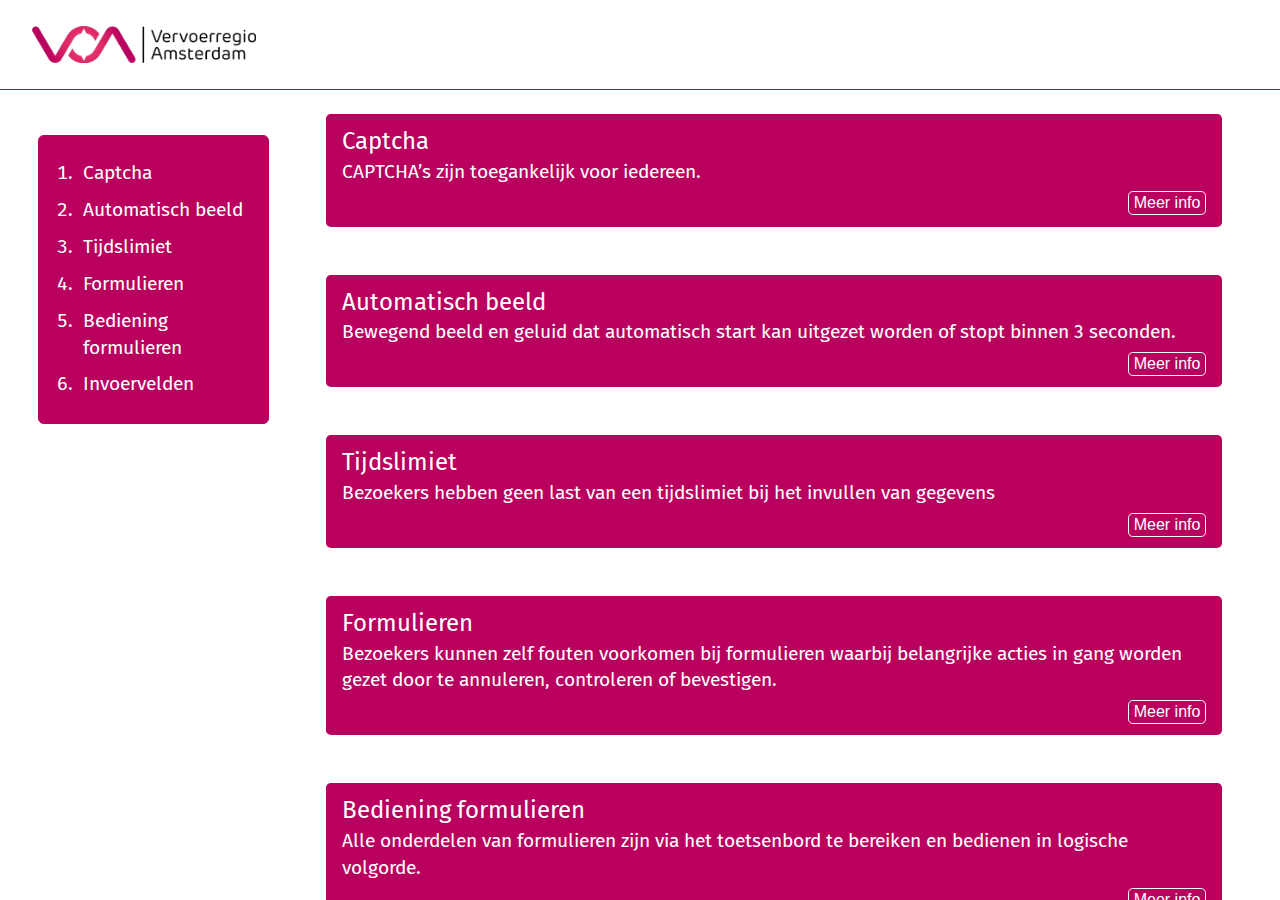
==== bedienbaar.html @ 0cad956a "Toolgankelijkheid V1" ====
<!DOCTYPE html>
<html lang="nl">
<head>
  <meta charset="UTF-8">
  <meta http-equiv="X-UA-Compatible" content="IE=edge">
  <meta name="viewport" content="width=device-width, initial-scale=1.0">
  <link rel="stylesheet" href="./styles/style.css">
  <link rel="stylesheet" href="./styles/mobile.css">
  <link rel="stylesheet" href="./styles/tablet.css">
  <link rel="stylesheet" href="./styles/desktop.css">
  <title>Bedienbaar</title>
</head>
<body>
	<header>
  <!-- Header met logo -->
    <a href="/">
      <img class="logo" src="./assets/logo.png" alt="Logo">
    </a>
  </header>

  <!-- Navigatie list aan linkerkant page, primair -->
  <nav id="primair-nav" aria-label="primair">
    <ol>
        <li><a href="#captcha">Captcha</a></li> 
        <li><a href="#automatisch">Automatisch beeld</a></li> 
        <li><a href="#tijdslimiet">Tijdslimiet</a></li> 
        <li><a href="#formulier">Formulieren</a></li> 
        <li><a href="#bediening">Bediening formulieren</a></li> 
        <li><a href="#invoer">Invoervelden</a></li> 
    </ol>
  </nav>

  <main class="content">
    <!-- Main content van de robuust page -->
    <section id="onderdelen" aria-label="Onderdelen">

        <div class="card-heading">
            <span class="anchor" id="captcha"></span>
            <article class="captcha">
              <h2>Captcha</h2>
              <p class="ondertitel">CAPTCHA’s zijn toegankelijk voor iedereen.  </p>
              <button id="captcha-button" class="info-btn" onclick="switchDisplay('captcha-extra', 'captcha-button')">Meer info</button>
              <div id="captcha-extra" class="article-extra" style="display: none;">
                <div class="article-uitleg">
                  <h3>Uitleg</h3>
                  <p class="uitleg">Een toegankelijke CAPTCHA moet op zijn minst beschikbaar zijn als audiofragment welke je met het toetsenbord kan bereiken. </p>
                </div>
                <div class="article-tips">
                  <h3>Tips</h3>
                  <p class="tips">Je kunt ook een vernieuwde CAPTCHA of andere controles gebruiken. </p>
                </div>
              </div>
            </article>
        </div>

        <div class="card-heading">
            <span class="anchor" id="automatisch"></span>
            <article class="automatisch">
              <h2>Automatisch beeld</h2>
              <p class="ondertitel">Bewegend beeld en geluid dat automatisch start kan uitgezet worden of stopt binnen 3 seconden.</p>
              <button id="automatisch-button" class="info-btn" onclick="switchDisplay('automatisch-extra', 'automatisch-button')">Meer info</button>
              <div id="automatisch-extra" class="article-extra" style="display: none;">
                <div class="article-uitleg">
                  <h3>Uitleg</h3>
                  <p class="uitleg"></p>
                </div>
                <div class="article-tips">
                  <h3>Tips</h3>
                  <p class="tips">Beter is om helemaal geen beeld en geluid te gebruiken dat automatisch start.</p>
                </div>
              </div>
            </article>
        </div>

        <div class="card-heading">
            <span class="anchor" id="tijdslimiet"></span>
            <article class="tijdslimiet">
              <h2>Tijdslimiet</h2>
              <p class="ondertitel">Bezoekers hebben geen last van een tijdslimiet bij het invullen van gegevens </p>
              <button id="tijdslimiet-button" class="info-btn" onclick="switchDisplay('tijdslimiet-extra', 'tijdslimiet-button')">Meer info</button>
              <div id="tijdslimiet-extra" class="article-extra" style="display: none;">
                <div class="article-uitleg">
                  <h3>Uitleg</h3>
                  <p class="uitleg">Sommige bezoekers hebben meer tijd dan gemiddeld nodig om gegevens in te vullen. Bijvoorbeeld omdat zij voorleessoftware gebruiken of dyslectisch zijn. Deze bezoekers moeten de tijdslimiet op kunnen heffen of verlengen.</p>
                </div>
                <div class="article-tips">
                  <h3>Tips</h3>
                  <p class="tips">Zorg ervoor dat de gebruiker de tijdslimiet kan stopzetten, aanpassen of uitbreiden</p>
                </div>
              </div>
            </article>
        </div>

        <div class="card-heading">
            <span class="anchor" id="formulier"></span>
            <article class="formulier">
              <h2>Formulieren</h2>
              <p class="ondertitel">Bezoekers kunnen zelf fouten voorkomen bij formulieren waarbij belangrijke acties in gang worden gezet door te annuleren, controleren of bevestigen.</p>
              <button id="formulier-button" class="info-btn" onclick="switchDisplay('formulier-extra', 'formulier-button')">Meer info</button>
              <div id="formulier-extra" class="article-extra" style="display: none;">
                <div class="article-uitleg">
                  <h3>Uitleg</h3>
                  <p class="uitleg">Soms kan het verkeerd invullen van een formulier ingrijpende gevolgen hebben. Door bezoekers de mogelijkheid te bieden een inzending terug te trekken, help je hen grote fouten voorkomen.</p>
                </div>
                <div class="article-tips">
                  <h3>Tips</h3>
                  <p class="tips">Let vooral op bij wettelijke en financiële transacties, hier zijn de gevolgen het grootst.</p>
                </div>
              </div>
            </article>
        </div>

        <div class="card-heading">
            <span class="anchor" id="bediening"></span>
            <article class="bediening">
              <h2>Bediening formulieren</h2>
              <p class="ondertitel">Alle onderdelen van formulieren zijn via het toetsenbord te bereiken en bedienen in logische volgorde.</p>
              <button id="bediening-button" class="info-btn" onclick="switchDisplay('bediening-extra', 'bediening-button')">Meer info</button>
              <div id="bediening-extra" class="article-extra" style="display: none;">
                <div class="article-uitleg">
                  <h3>Uitleg</h3>
                  <p class="uitleg">Een formulier wat bruikbaar is d.m.v. het toetsenbord zorgt voor een betere gebruikservaring. </p>
                </div>
                <div class="article-tips">
                  <h3>Tips</h3>
                  <p class="tips">Gebruik een passende styling die bij de vormgeving past en ook nog eens toegankelijk is.</p>
                </div>
              </div>
            </article>
        </div>

        <div class="card-heading">
            <span class="anchor" id="invoer"></span>
            <article class="invoer">
              <h2>Invoervelden</h2>
              <p class="ondertitel">Alle invoervelden hebben een duidelijke instructie.</p>
              <button id="invoer-button" class="info-btn" onclick="switchDisplay('invoer-extra', 'invoer-button')">Meer info</button>
              <div id="invoer-extra" class="article-extra" style="display: none;">
                <div class="article-uitleg">
                  <h3>Uitleg</h3>
                  <p class="uitleg">Stel jezelf als beheerder de vraag wat je van de gebruiker wilt vragen. Is een invoerveld noodzakelijk? Mogen gebruikers een typefoutje maken?</p>
                </div>
                <div class="article-tips">
                  <h3>Tips</h3>
                  <p class="tips">Bied namen en alt-tekst aan invoervelden en groepeer bij elkaar horende velden, uiteraard met voldoende tussenruimte</p>
                </div>
              </div>
            </article>
        </div>
        
    </section>
  </main>
  <script src="./scripts/script.js"></script>
</body>
</html>
---- styles/style.css ----
@import url('https://fonts.googleapis.com/css2?family=Fira+Sans:ital,wght@0,300;0,400;0,500;0,700;1,100;1,300&display=swap');
*{
  box-sizing: border-box;
  margin: 0;
  padding: 0;
}

html{
  scroll-behavior: smooth;
  height: 100%;
}

body{
  font: 100%/1.4 'Fira Sans', sans-serif;
  margin: 0;
  padding: 0;
  height: 100%;
  width: 100%;
  background-color: white;
}

header a img{
  width: 14em;
}

a{
  text-decoration: none;
}

main{
  scroll-behavior: smooth;
}

main a{
  text-decoration: none;
}

main .titleText{
  background: white;
  grid-area: title;
  text-align: center;
  max-width: 30rem;
  display: flex;
  flex-flow: column wrap;
  justify-content: center;
  align-items: center;
}

.btn-1{
  display: flex;
  justify-content: center;
  align-items: center;
  grid-area: button1;
}

.btn-2{
  display: flex;
  justify-content: center;
  align-items: center;
  grid-area: button2;
}

.btn-3{
  display: flex;
  justify-content: center;
  align-items: center;
  grid-area: button3;
}

.btn-4{
  display: flex;
  justify-content: center;
  align-items: center;
  grid-area: button4;
}

.card p{
  color: white;
  font-weight: 500;
}
---- styles/mobile.css ----
/* MOBILE */
@media (min-width: 320px) and (max-width: 767px) {

    header{
        height: 10vh;
        background-color: white;
        width: 100%;
        display: flex;
        justify-content: center;
        align-items: center;
        border-bottom: 1px solid #b9005f;
        position: sticky;
        top: 0;
        left: 0;
    }

    header a{
        display: flex;
        justify-content: center;
        align-items: center;
    }

    main{
        background-color: white;
        display: grid;
        grid-template-columns: 1fr;
        grid-template-rows: 1fr 1fr 1fr 1fr 1fr;
        grid-template-areas: 
        "title"
        "button1"
        "button2"
        "button3"
        "button4";
        height: 90vh;
        justify-items: center;
        overflow: auto;
        clear: both;
    }

    main .titleText h1{
        font-weight: 500;
        font-size: 130%; 
        color: #B9005F;
        line-height: 2;
    }

    main .titleText h2{
        font-weight: 500;
        font-size: 100%;
        color: #B9005F;
    }

    main a{
        text-decoration: none;
    }

    .card{
        background-color: #B9005F;
        width: 14em;
        height: 6em;
        display: flex;
        justify-content: center;
        align-items: center;
        border-radius: 0.3em;
        box-shadow: 0px 4px 13px -7px #000000, 0px 0px 3px 2px rgba(0,0,0,0);
    }

    /* Content page */
    #primair-nav{
        display: flex;
        align-items: center;
        overflow: auto;
        white-space: nowrap;
        border-bottom: 1px solid #B9005F;
        background-color: #B9005F;
        padding: 1em;
        position: sticky;
        top: 10vh;
        left: 0;
    }

    /* #primair-nav ol{} */

    #primair-nav ol li{
        display: inline-block;
        padding: 0.5em;
        text-align: center;
        color: white;
        border: 1px solid white;
        border-radius: 0.3em;
        margin: auto 0.2em;
    }

    #primair-nav ol li a{
        color: white;
        font-weight: 400;
    }

    .content{
        display: flex;
        flex-direction: column;
        justify-items: center;
        height: 80vh;
        margin-top: 1em;
        padding-bottom: 4em;
    }

    .anchor{
        display: block;
        height: 20vh;
        margin-top: -20vh;
        visibility: hidden;
    }

    #onderdelen{
        display: flex;
        flex-direction: column;
    }

    .card-heading{
        background: #B9005F;
        padding: 0.7em 1em;
        width: 95vw;
        margin: 1em auto;
        /* border: 1px solid black; */
        border-radius: 0.3em;
        color: white;
    }

    .card-heading article h2{
        font-weight: 400;
    }

    .card-heading article p{
        font-weight: 400;
    }

    /* .ondertitel::after{
        content: "Meer info";
        display: flex;
        flex-direction: row;
        justify-content: center;
        align-items: center;
        font-size: 0.8em;
        height: 1em;
        width: 6em;
        margin: 0.5em auto;
        border: 1px solid white;
        border-radius: 0.3em;
        padding: 5px 5px;
    } */

    .ondertitel{
        float: left;
        vertical-align: middle;
        padding-bottom: 1em;
    }

    .info-btn{
        display: flex;
        margin-left: auto;
        padding: 2px 5px;
        border: 1px solid white;
        border-radius: 0.3em;
        background: none;
        color: white;
    }

    .article-extra{
        display: flex;
        flex-direction: column;
        flex-wrap: nowrap;
        justify-content: space-around;
        /* border: solid 1px white; */
        border-radius: 0.3em;
        margin-top: 1em;
        margin-bottom: 1em;
        row-gap: 1em;
    }

    .article-uitleg{
        border: solid 1px white;
        border-radius: 0.3em;
        padding: 0.7em;
    }

    .article-uitleg h3{
        font-weight: 500;
    }

    .article-tips{
        border: solid 1px white;
        border-radius: 0.3em;
        padding: 0.7em;
    }

    .article-tips h3{
        font-weight: 500;
    }
}
---- styles/tablet.css ----
@media (min-width: 768px) and (max-width: 1023px) {
    header{
        height: 10vh;
        background-color: white;
        width: 100%;
        display: flex;
        justify-content: flex-start;
        align-items: center;
        border-bottom: 1px solid #b9005f;
        position: sticky;
        top: 0;
    }

    header a{
        display: flex;
        justify-content: center;
        align-items: center;
        margin-left: 2em;
    }

    main{
        background-color: white;
        display: grid;
        grid-template-columns: 1fr 1fr;
        grid-template-rows: 1fr 1fr 1fr;
        grid-template-areas: 
        "title title"
        "button1 button2"
        "button3 button4";
        height: 90vh;
        justify-items: center;
    }

    main .titleText h1{
        font-weight: 500;
        font-size: 150%; 
        color: #B9005F;
        line-height: 2;
    }

    main .titleText h2{
        font-weight: 500;
        font-size: 120%;
        color: #B9005F;
    }

    .card{
        background-color: #B9005F;
        width: 18em;
        height: 10em;
        display: flex;
        justify-content: center;
        align-items: center;
        border-radius: 0.3em;
        box-shadow: 0px 4px 13px -7px #000000, 0px 0px 3px 2px rgba(0,0,0,0);
    }

    /* Content page */
    #primair-nav{
        display: flex;
        align-items: center;
        margin-left: 0.5em;
        border: 1px solid #B9005F;
        background-color: #B9005F;
        width: 12em;
        float: left;
        position: sticky;
        left: 0;
        top: 12vh;
        padding-left: 1.8em;
        padding-top: 1em;
        padding-bottom: 1em;
        border-radius: 0.3em;
    }

    #primair-nav ol li{
        list-style: decimal;
        color: white;
        padding: 5px;
    }

    #primair-nav ol li a{
        color: white;
    }

    .content{
        display: flex;
        flex-direction: column;
        height: 90vh;
        justify-items: center;
        overflow: auto;
    }

    .anchor{
        display: block;
        height: 10vh;
        margin-top: -10vh;
        visibility: hidden;
    }

    #onderdelen{
        display: flex;
        flex-direction: column;
    }

    .card-heading{
        background: #B9005F;
        padding: 0.7em 1em;
        width: 70vw;
        margin: 1em auto;
        /* border: 1px solid black; */
        border-radius: 0.3em;
        color: white;
    }

    .card-heading article h2{
        font-weight: 400;
    }

    .card-heading article p{
        font-weight: 400;
    }

    /* .ondertitel::after{
        content: "+";
        display: flex;
        flex-direction: row;
        justify-content: flex-end;
        align-items: center;
        float: right;
        font-size: 1.5em;
        height: 15px;
        width: 15px;
        padding: 5px;
    } */

    .ondertitel{
        float: left;
        vertical-align: middle;
    }

    .info-btn{
        display: flex;
        margin-left: auto;
        padding: 2px 5px;
        border: 1px solid white;
        border-radius: 0.3em;
        background: none;
        color: white;
    }

    .article-extra{
        display: flex;
        flex-direction: column;
        flex-wrap: nowrap;
        justify-content: space-around;
        /* border: solid 1px white; */
        border-radius: 0.3em;
        margin-top: 1em;
        padding: 0.7em;
        row-gap: 1em;
    }

    .article-uitleg{
        border: solid 1px white;
        border-radius: 0.3em;
        padding: 0.7em;
    }

    .article-tips{
        border: solid 1px white;
        border-radius: 0.3em;
        padding: 0.7em;
    }

    .article-uitleg h3{
        font-weight: 400;
    }

    .article-tips h3{
        font-weight: 400;
    }
}
---- styles/desktop.css ----
@media (min-width: 1024px) {
    header{
        height: 10vh;
        background-color: white;
        width: 100%;
        display: flex;
        justify-content: flex-start;
        align-items: center;
        border-bottom: 1px solid #b9005f;
        position: sticky;
        top: 0;
    }

    header a{
        display: flex;
        justify-content: center;
        align-items: center;
        margin-left: 2em;
    }

    main{
        background-color: white;
        display: grid;
        grid-template-columns: 1fr 1fr;
        grid-template-rows: 1fr 1fr 1fr;
        grid-template-areas: 
        "title title"
        "button1 button2"
        "button3 button4";
        height: 90vh;
        justify-items: center;
        
    }

    main .titleText h1{
        font-weight: 500;
        font-size: 180%; 
        color: #B9005F;
        line-height: 2;
    }

    main .titleText h2{
        font-weight: 500;
        font-size: 140%;
        color: #B9005F;
    }

    .card{
        background-color: #B9005F;
        width: 28em;
        height: 12em;
        display: flex;
        justify-content: center;
        align-items: center;
        border-radius: 0.3em;
        box-shadow: 0px 4px 13px -7px #000000, 0px 0px 3px 2px rgba(0,0,0,0);
    }

    /* Content page */
    #primair-nav{
        display: flex;
        align-items: center;
        margin-left: 2em;
        border: 1px solid #B9005F;
        background-color: #B9005F;
        width: 12em;
        float: left;
        position: sticky;
        left: 0;
        top: 15vh;
        padding-left: 2em;
        padding-top: 1em;
        padding-bottom: 1em;
        border-radius: 0.3em;
        font-size: 1.2em;
    }

    #primair-nav ol li{
        list-style: decimal;
        color: white;
        padding: 5px;
    }

    #primair-nav ol li a{
        color: white;
    }

    .content{
        display: flex;
        flex-direction: column;
        height: 90vh;
        justify-items: center;
        overflow: auto;
    }

    .anchor{
        display: block;
        height: 10vh;
        margin-top: -10vh;
        visibility: hidden;
    }

    #onderdelen{
        display: flex;
        flex-direction: column;
    }

    .card-heading{
        background: #B9005F;
        padding: 0.7em 1em;
        width: 70vw;
        margin: 1.5em auto;
        /* border: 1px solid black; */
        border-radius: 0.3em;
        color: white;
    }

    .card-heading article h2{
        font-weight: 400;
    }

    .card-heading article p{
        font-weight: 400;
        font-size: 1.2em;
    }

    /* .ondertitel::after{
        content: "+";
        display: flex;
        flex-direction: row;
        justify-content: flex-end;
        align-items: center;
        float: right;
        font-size: 1.5em;
        height: 15px;
        width: 15px;
    } */

    .ondertitel{
        /* float: left; */
        vertical-align: middle;
        padding-bottom: 0.3em;
    }

    .info-btn{
        display: flex;
        margin-left: auto;
        padding: 2px 5px;
        border: 1px solid white;
        border-radius: 0.3em;
        background: none;
        color: white;
        font-size: 1em
    }

    .article-extra{
        display: none;
        flex-direction: row;
        flex-wrap: nowrap;
        justify-content: space-around;
        /* border: solid 1px white; */
        border-radius: 0.3em;
        margin-top: 1em;
        padding: 0.7em;
        column-gap: 1em;
    }

    .article-uitleg{
        border: solid 1px white;
        border-radius: 0.3em;
        padding: 0.7em;
        width: 50vw;
    }

    .article-tips{
        border: solid 1px white;
        border-radius: 0.3em;
        padding: 0.7em;
        width: 50vw;
    }
}
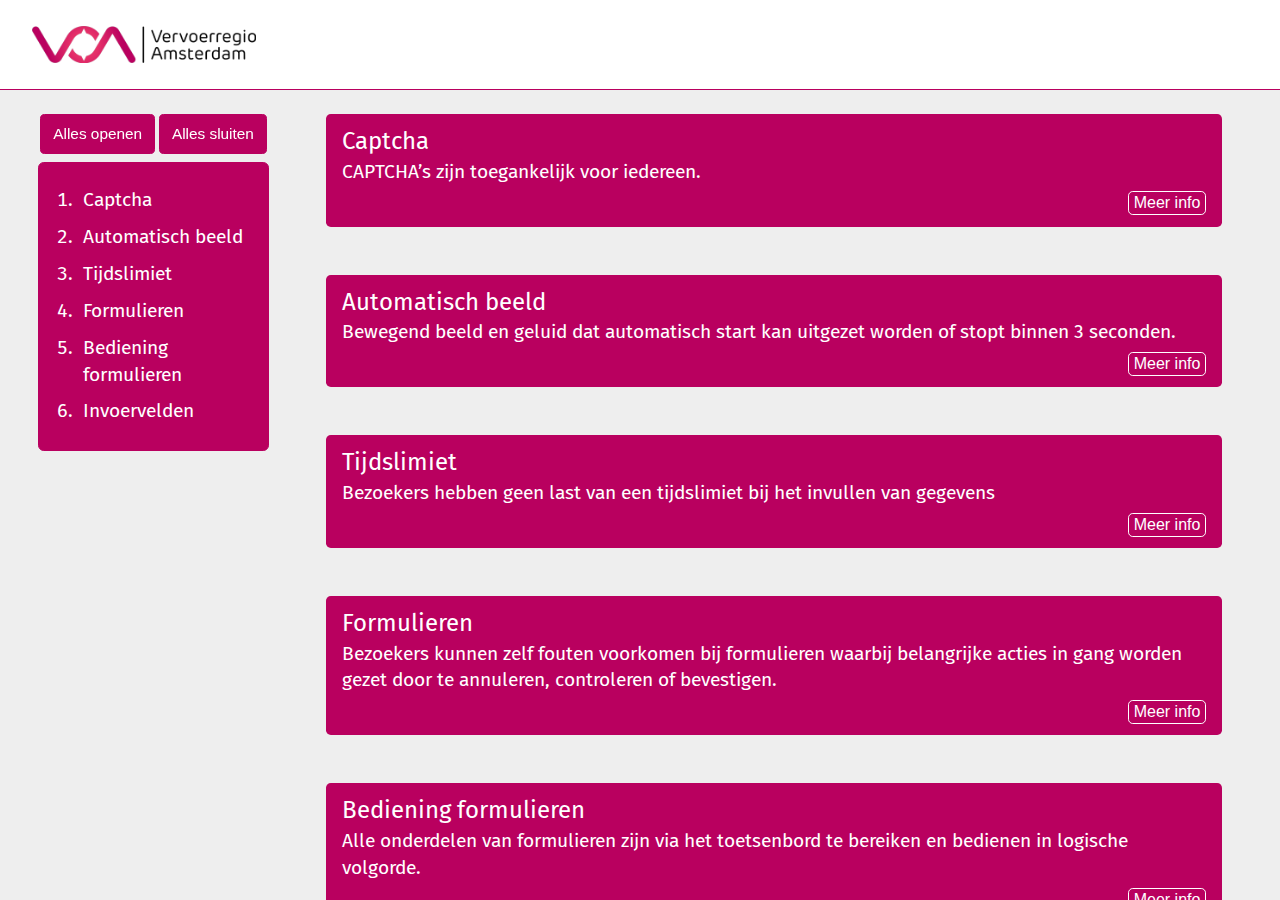
==== commit 5918b387: "Open/close buttons" ====
--- a/bedienbaar.html
+++ b/bedienbaar.html
@@ -29,6 +29,10 @@
         <li><a href="#invoer">Invoervelden</a></li> 
     </ol>
   </nav>
+  <div class="switch-buttons">
+    <button class="switch-btn" onclick="switchAllDisplayOpen();">Alles openen</button>
+    <button class="switch-btn" onclick="switchAllDisplayClose();">Alles sluiten</button>
+  </div>
 
   <main class="content">
     <!-- Main content van de robuust page -->
--- a/styles/style.css
+++ b/styles/style.css
@@ -16,7 +16,7 @@
   padding: 0;
   height: 100%;
   width: 100%;
-  background-color: white;
+  background-color: #EEEEEE;
 }
 
 header a img{
@@ -36,7 +36,7 @@
 }
 
 main .titleText{
-  background: white;
+  background-color: #EEEEEE;
   grid-area: title;
   text-align: center;
   max-width: 30rem;
--- a/styles/mobile.css
+++ b/styles/mobile.css
@@ -21,7 +21,7 @@
     }
 
     main{
-        background-color: white;
+        background-color: #EEEEEE;
         display: grid;
         grid-template-columns: 1fr;
         grid-template-rows: 1fr 1fr 1fr 1fr 1fr;
@@ -55,7 +55,7 @@
     }
 
     .card{
-        background-color: #B9005F;
+        background: linear-gradient(135deg,#b9005f 0%, #e30059 100%);
         width: 14em;
         height: 6em;
         display: flex;
@@ -96,6 +96,10 @@
         font-weight: 400;
     }
 
+    .switch-buttons{
+        display: none;
+    }
+
     .content{
         display: flex;
         flex-direction: column;
--- a/styles/tablet.css
+++ b/styles/tablet.css
@@ -19,7 +19,7 @@
     }
 
     main{
-        background-color: white;
+        background-color: #EEEEEE;
         display: grid;
         grid-template-columns: 1fr 1fr;
         grid-template-rows: 1fr 1fr 1fr;
@@ -45,7 +45,7 @@
     }
 
     .card{
-        background-color: #B9005F;
+        background: linear-gradient(135deg,#b9005f 0%, #e30059 100%);
         width: 18em;
         height: 10em;
         display: flex;
@@ -66,7 +66,7 @@
         float: left;
         position: sticky;
         left: 0;
-        top: 12vh;
+        top: 18vh;
         padding-left: 1.8em;
         padding-top: 1em;
         padding-bottom: 1em;
@@ -81,6 +81,31 @@
 
     #primair-nav ol li a{
         color: white;
+    }
+
+    .switch-buttons{
+        display: flex;
+        flex-direction: row;
+        justify-content: space-around;
+        position: fixed;
+        left: 0;
+        top: 12vh;
+        width: 12em;
+        align-items: center;
+        margin-left: 0.5em;
+        padding-top: 0.3em;
+        padding-bottom: 1em;
+        border-radius: 0.3em;
+        font-size: 1em;
+    }
+
+    .switch-btn{
+        background-color: #B9005F;
+        color: white;
+        border: 1px solid #B9005F;
+        padding: 10px 10px;
+        border-radius: 0.3em;
+        font-size: 0.7em;
     }
 
     .content{
--- a/styles/desktop.css
+++ b/styles/desktop.css
@@ -19,7 +19,7 @@
     }
 
     main{
-        background-color: white;
+        background-color: #EEEEEE;
         display: grid;
         grid-template-columns: 1fr 1fr;
         grid-template-rows: 1fr 1fr 1fr;
@@ -46,7 +46,7 @@
     }
 
     .card{
-        background-color: #B9005F;
+        background: linear-gradient(135deg,#b9005f 0%, #e30059 100%);
         width: 28em;
         height: 12em;
         display: flex;
@@ -67,7 +67,7 @@
         float: left;
         position: sticky;
         left: 0;
-        top: 15vh;
+        top: 18vh;
         padding-left: 2em;
         padding-top: 1em;
         padding-bottom: 1em;
@@ -83,6 +83,31 @@
 
     #primair-nav ol li a{
         color: white;
+    }
+
+    .switch-buttons{
+        display: flex;
+        flex-direction: row;
+        justify-content: space-around;
+        position: fixed;
+        left: 0;
+        top: 12vh;
+        width: 12em;
+        align-items: center;
+        margin-left: 2em;
+        padding-top: 0.3em;
+        padding-bottom: 1em;
+        border-radius: 0.3em;
+        font-size: 1.2em;
+    }
+
+    .switch-btn{
+        background-color: #B9005F;
+        color: white;
+        border: 1px solid #B9005F;
+        padding: 10px 12px;
+        border-radius: 0.3em;
+        font-size: 0.8em;
     }
 
     .content{
@@ -165,6 +190,10 @@
         column-gap: 1em;
     }
 
+    .card-show{
+        display: flex;
+    }
+
     .article-uitleg{
         border: solid 1px white;
         border-radius: 0.3em;
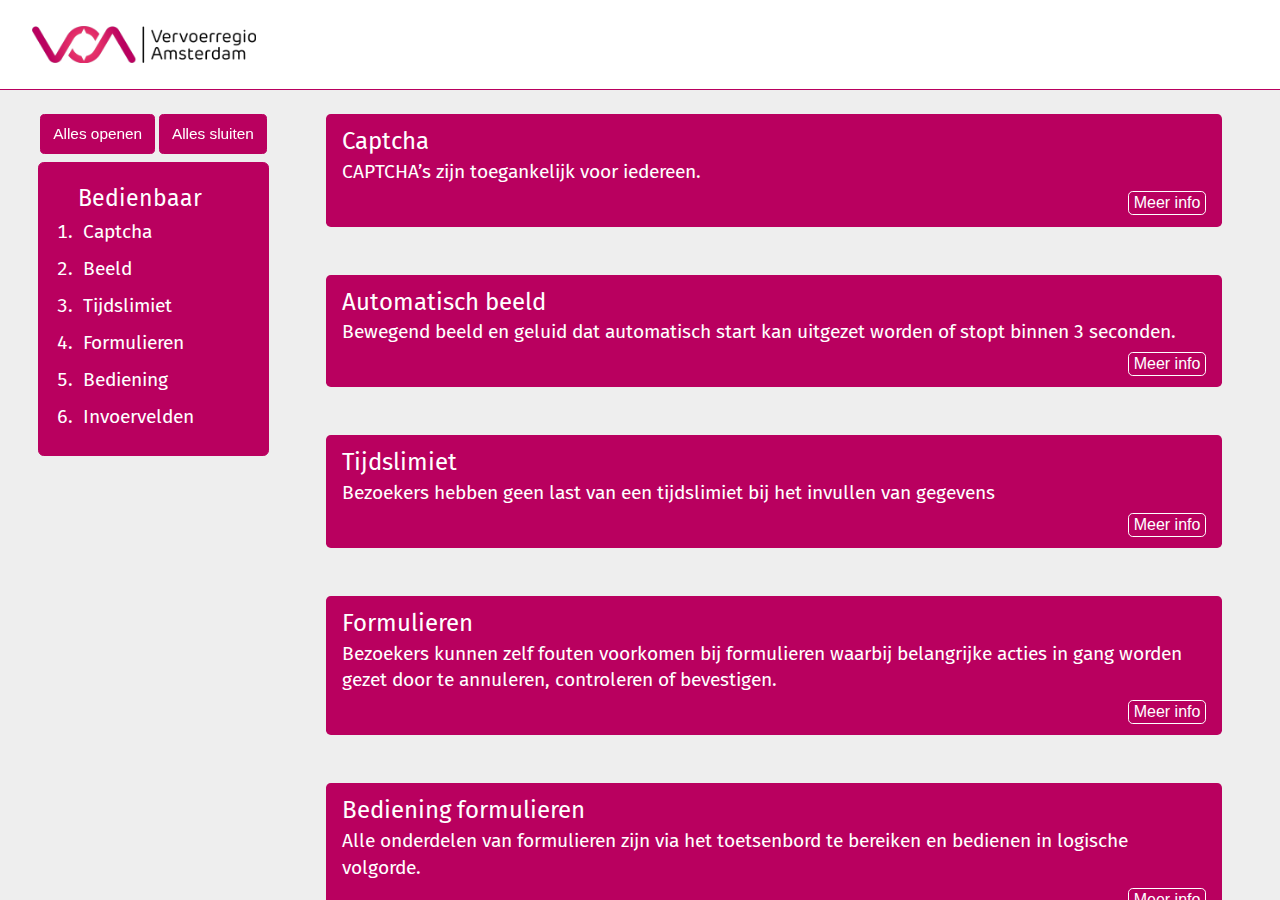
==== commit dfb6fd3b: "Fixed buttons hover" ====
--- a/bedienbaar.html
+++ b/bedienbaar.html
@@ -20,14 +20,17 @@
 
   <!-- Navigatie list aan linkerkant page, primair -->
   <nav id="primair-nav" aria-label="primair">
-    <ol>
-        <li><a href="#captcha">Captcha</a></li> 
-        <li><a href="#automatisch">Automatisch beeld</a></li> 
-        <li><a href="#tijdslimiet">Tijdslimiet</a></li> 
-        <li><a href="#formulier">Formulieren</a></li> 
-        <li><a href="#bediening">Bediening formulieren</a></li> 
-        <li><a href="#invoer">Invoervelden</a></li> 
-    </ol>
+    <figure>
+      <figcaption>Bedienbaar</figcaption>
+      <ol>
+          <li><a href="#captcha">Captcha</a></li> 
+          <li><a href="#automatisch">Beeld</a></li> 
+          <li><a href="#tijdslimiet">Tijdslimiet</a></li> 
+          <li><a href="#formulier">Formulieren</a></li> 
+          <li><a href="#bediening">Bediening</a></li> 
+          <li><a href="#invoer">Invoervelden</a></li> 
+      </ol>
+    </figure>
   </nav>
   <div class="switch-buttons">
     <button class="switch-btn" onclick="switchAllDisplayOpen();">Alles openen</button>
@@ -64,10 +67,10 @@
               <p class="ondertitel">Bewegend beeld en geluid dat automatisch start kan uitgezet worden of stopt binnen 3 seconden.</p>
               <button id="automatisch-button" class="info-btn" onclick="switchDisplay('automatisch-extra', 'automatisch-button')">Meer info</button>
               <div id="automatisch-extra" class="article-extra" style="display: none;">
-                <div class="article-uitleg">
+                <!-- <div class="article-uitleg">
                   <h3>Uitleg</h3>
                   <p class="uitleg"></p>
-                </div>
+                </div> -->
                 <div class="article-tips">
                   <h3>Tips</h3>
                   <p class="tips">Beter is om helemaal geen beeld en geluid te gebruiken dat automatisch start.</p>
--- a/styles/mobile.css
+++ b/styles/mobile.css
@@ -65,7 +65,22 @@
         box-shadow: 0px 4px 13px -7px #000000, 0px 0px 3px 2px rgba(0,0,0,0);
     }
 
+    .card:hover{
+        background: white;
+        color: #B9005F;
+        border: 2px solid #b9005f;
+    }
+
+    .card:hover > p{
+        color: #B9005F;
+    }
+
     /* Content page */
+
+    figcaption{
+        display: none;
+    }
+
     #primair-nav{
         display: flex;
         align-items: center;
@@ -96,6 +111,13 @@
         font-weight: 400;
     }
 
+    #primair-nav ol li a:hover {
+        color: #b9005f;
+        background: white;
+        border-radius: 0.3em;
+        padding: 0.1em 0.2em;
+    }
+
     .switch-buttons{
         display: none;
     }
@@ -170,6 +192,12 @@
         color: white;
     }
 
+    .info-btn:hover {
+        color: #B9005F;
+        background: white;
+        cursor: pointer;
+    }
+
     .article-extra{
         display: flex;
         flex-direction: column;
--- a/styles/tablet.css
+++ b/styles/tablet.css
@@ -55,7 +55,22 @@
         box-shadow: 0px 4px 13px -7px #000000, 0px 0px 3px 2px rgba(0,0,0,0);
     }
 
+    .card:hover{
+        background: white;
+        color: #B9005F;
+        border: 2px solid #b9005f;
+    }
+
+    .card:hover > p{
+        color: #B9005F;
+    }
+
     /* Content page */
+    figcaption{
+        color: white;
+        font-size: 120%;
+    }
+    
     #primair-nav{
         display: flex;
         align-items: center;
@@ -83,6 +98,13 @@
         color: white;
     }
 
+    #primair-nav ol li a:hover {
+        color: #b9005f;
+        background: white;
+        border-radius: 0.3em;
+        padding: 0.1em 0.2em;
+    }
+
     .switch-buttons{
         display: flex;
         flex-direction: row;
@@ -108,6 +130,12 @@
         font-size: 0.7em;
     }
 
+    .switch-btn:hover{
+        background-color: white;
+        color: #B9005F;
+        cursor: pointer;
+    }
+
     .content{
         display: flex;
         flex-direction: column;
@@ -174,6 +202,12 @@
         color: white;
     }
 
+    .info-btn:hover {
+        color: #B9005F;
+        background: white;
+        cursor: pointer;
+    }
+
     .article-extra{
         display: flex;
         flex-direction: column;
--- a/styles/desktop.css
+++ b/styles/desktop.css
@@ -56,7 +56,23 @@
         box-shadow: 0px 4px 13px -7px #000000, 0px 0px 3px 2px rgba(0,0,0,0);
     }
 
+    .card:hover{
+        background: white;
+        color: #B9005F;
+        border: 2px solid #b9005f;
+    }
+
+    .card:hover > p{
+        color: #B9005F;
+    }
+
     /* Content page */
+
+    figcaption{
+        color: white;
+        font-size: 120%;
+    }
+
     #primair-nav{
         display: flex;
         align-items: center;
@@ -84,6 +100,13 @@
     #primair-nav ol li a{
         color: white;
     }
+    
+    #primair-nav ol li a:hover {
+        color: #b9005f;
+        background: white;
+        border-radius: 0.3em;
+        padding: 0.1em 0.2em;
+    }
 
     .switch-buttons{
         display: flex;
@@ -110,6 +133,12 @@
         font-size: 0.8em;
     }
 
+    .switch-btn:hover{
+        background-color: white;
+        color: #B9005F;
+        cursor: pointer;
+    }
+
     .content{
         display: flex;
         flex-direction: column;
@@ -178,6 +207,12 @@
         font-size: 1em
     }
 
+    .info-btn:hover {
+        color: #B9005F;
+        background: white;
+        cursor: pointer;
+    }
+
     .article-extra{
         display: none;
         flex-direction: row;
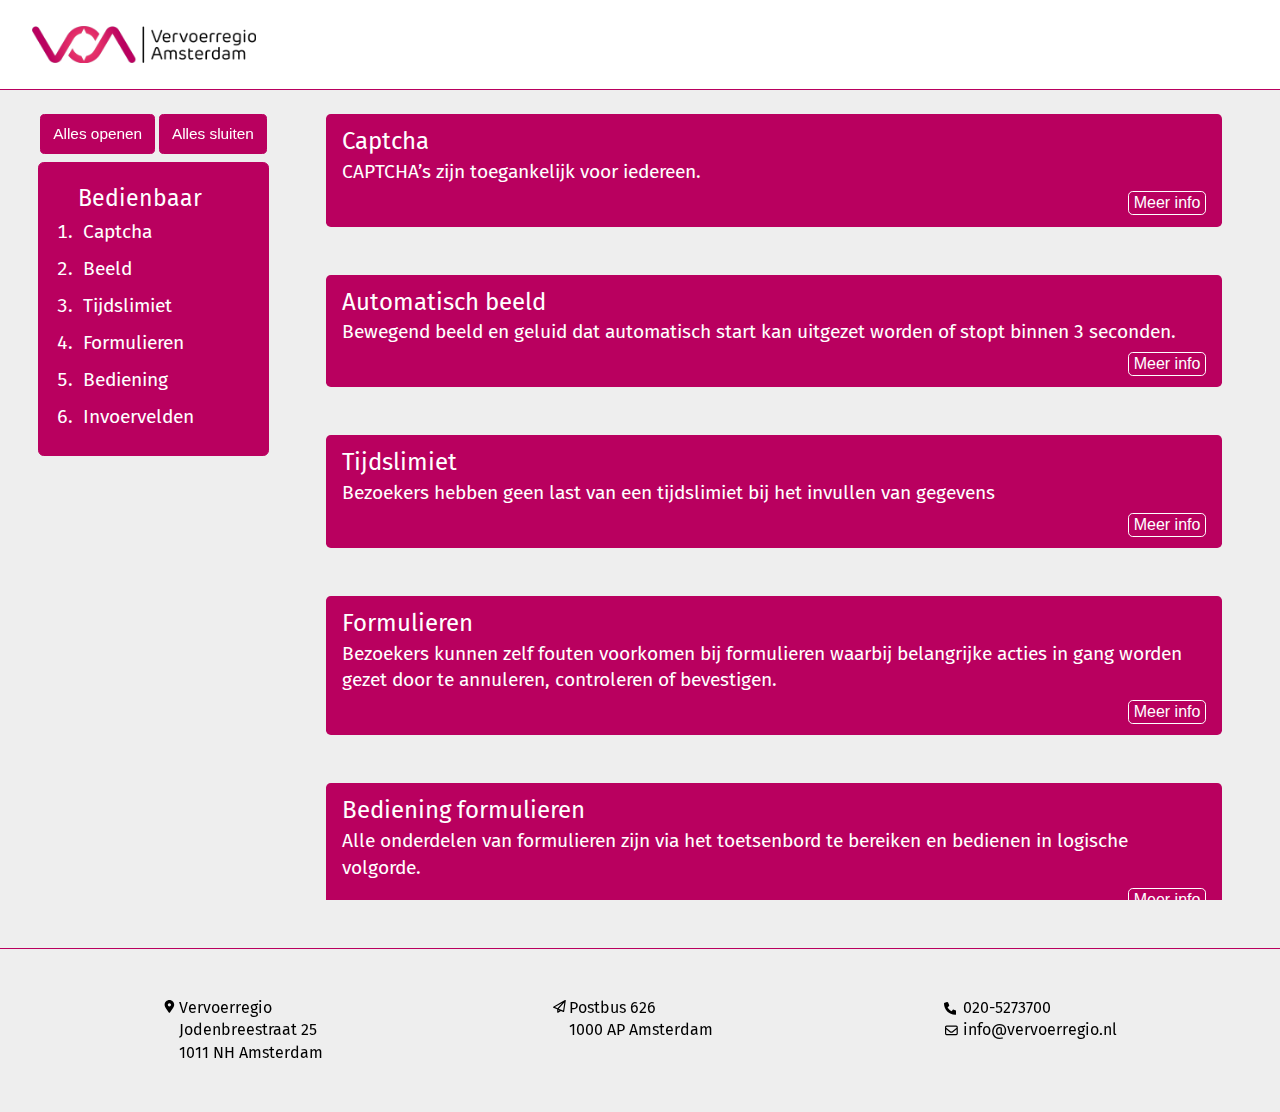
==== commit 12ad12cd: "Footer responsiveness" ====
--- a/bedienbaar.html
+++ b/bedienbaar.html
@@ -157,6 +157,37 @@
         
     </section>
   </main>
+  
+  <!-- Footer -->
+  <footer>
+    <div class="contact-container">
+      <div class="adres">
+        <svg class="footer-svg" xmlns="http://www.w3.org/2000/svg" viewBox="0 0 384 512"><path d="M215.7 499.2C267 435 384 279.4 384 192C384 86 298 0 192 0S0 86 0 192c0 87.4 117 243 168.3 307.2c12.3 15.3 35.1 15.3 47.4 0zM192 256c-35.3 0-64-28.7-64-64s28.7-64 64-64s64 28.7 64 64s-28.7 64-64 64z"/></svg>
+        <div class="adres-text">
+          <p class="contact-text">Vervoerregio</p>
+          <p class="contact-text">Jodenbreestraat 25</p>
+          <p class="contact-text">1011 NH Amsterdam</p>
+        </div>
+      </div>
+      <div class="adres">
+        <svg class="footer-svg" xmlns="http://www.w3.org/2000/svg" viewBox="0 0 512 512"><path d="M501.6 4.186c-7.594-5.156-17.41-5.594-25.44-1.063L12.12 267.1C4.184 271.7-.5037 280.3 .0431 289.4c.5469 9.125 6.234 17.16 14.66 20.69l153.3 64.38v113.5c0 8.781 4.797 16.84 12.5 21.06C184.1 511 188 512 191.1 512c4.516 0 9.038-1.281 12.99-3.812l111.2-71.46l98.56 41.4c2.984 1.25 6.141 1.875 9.297 1.875c4.078 0 8.141-1.031 11.78-3.094c6.453-3.625 10.88-10.06 11.95-17.38l64-432C513.1 18.44 509.1 9.373 501.6 4.186zM369.3 119.2l-187.1 208.9L78.23 284.7L369.3 119.2zM215.1 444v-49.36l46.45 19.51L215.1 444zM404.8 421.9l-176.6-74.19l224.6-249.5L404.8 421.9z"/></svg>
+        <div class="adres-text">
+          <p class="contact-text">Postbus 626</p>
+          <p class="contact-text">1000 AP Amsterdam</p>
+        </div>
+      </div>
+      <div class="adres">
+        <div class="svg-container">
+          <svg class="footer-svg-phone" xmlns="http://www.w3.org/2000/svg" viewBox="0 0 512 512"><path d="M164.9 24.6c-7.7-18.6-28-28.5-47.4-23.2l-88 24C12.1 30.2 0 46 0 64C0 311.4 200.6 512 448 512c18 0 33.8-12.1 38.6-29.5l24-88c5.3-19.4-4.6-39.7-23.2-47.4l-96-40c-16.3-6.8-35.2-2.1-46.3 11.6L304.7 368C234.3 334.7 177.3 277.7 144 207.3L193.3 167c13.7-11.2 18.4-30 11.6-46.3l-40-96z"/></svg>  
+          <svg class="footer-svg" xmlns="http://www.w3.org/2000/svg" viewBox="0 0 512 512"><path d="M0 128C0 92.65 28.65 64 64 64H448C483.3 64 512 92.65 512 128V384C512 419.3 483.3 448 448 448H64C28.65 448 0 419.3 0 384V128zM48 128V150.1L220.5 291.7C241.1 308.7 270.9 308.7 291.5 291.7L464 150.1V127.1C464 119.2 456.8 111.1 448 111.1H64C55.16 111.1 48 119.2 48 127.1L48 128zM48 212.2V384C48 392.8 55.16 400 64 400H448C456.8 400 464 392.8 464 384V212.2L322 328.8C283.6 360.3 228.4 360.3 189.1 328.8L48 212.2z"/></svg>
+        </div>
+        <div class="adres-text">
+          <p class="contact-text">020-5273700</p>
+          <p class="contact-text">info@vervoerregio.nl</p>
+        </div>
+      </div>
+    </div>
+  </footer>
   <script src="./scripts/script.js"></script>
 </body>
 </html>--- a/styles/mobile.css
+++ b/styles/mobile.css
@@ -229,4 +229,58 @@
     .article-tips h3{
         font-weight: 500;
     }
+
+    /* Footer */
+    footer{
+        position: relative;
+        bottom: 0;
+        left: 0;
+        display: flex;
+        justify-content: center;
+        align-items: center;
+        border-top: #B9005F solid 1px;
+        margin-top: 3em;
+    }
+
+    .contact-container{
+        display: flex;
+        flex-direction: column;
+        justify-content: space-around;
+        align-items: flex-start;
+        padding: 2em;
+    }
+
+    .adres{
+        display: flex;
+        flex-direction: row;
+        align-items: flex-start;
+        margin: 1em 0;
+    }
+
+    .adres-text{
+        padding-left: 0.2em;
+    }
+
+    .contact-text{
+        color: black;
+    }
+
+    .footer-svg{
+        width: 0.8em;
+        height: 0.8em;
+        margin-top: 3px;
+    }
+
+    .footer-svg-phone{
+        width: 0.8em;
+        margin-top: 0.3em;
+        margin-right: 0.2em;
+        margin-bottom: 0.4em;
+    }
+
+    .svg-container{
+        display: flex;
+        flex-direction: column;
+        align-items: center;
+    }
 }--- a/styles/tablet.css
+++ b/styles/tablet.css
@@ -239,4 +239,56 @@
     .article-tips h3{
         font-weight: 400;
     }
+
+    /* Footer */
+    footer{
+        position: relative;
+        bottom: 0;
+        left: 0;
+        display: flex;
+        justify-content: center;
+        align-items: center;
+        border-top: #B9005F solid 1px;
+        margin-top: 3em;
+    }
+
+    .contact-container{
+        width: 100vw;
+        display: flex;
+        justify-content: space-around;
+        padding: 2em;
+    }
+
+    .adres{
+        display: flex;
+        flex-direction: row;
+        align-items: flex-start;
+    }
+
+    .adres-text{
+        padding-left: 0.2em;
+    }
+
+    .contact-text{
+        color: black;
+    }
+
+    .footer-svg{
+        width: 0.8em;
+        height: 0.8em;
+        margin-top: 3px;
+    }
+
+    .footer-svg-phone{
+        width: 0.8em;
+        margin-top: 0.3em;
+        margin-right: 0.2em;
+        margin-bottom: 0.4em;
+    }
+
+    .svg-container{
+        display: flex;
+        flex-direction: column;
+        align-items: center;
+    }
 }--- a/styles/desktop.css
+++ b/styles/desktop.css
@@ -242,4 +242,56 @@
         padding: 0.7em;
         width: 50vw;
     }
+
+    /* Footer */
+    footer{
+        position: relative;
+        bottom: 0;
+        left: 0;
+        display: flex;
+        justify-content: center;
+        align-items: center;
+        border-top: #B9005F solid 1px;
+        margin-top: 3em;
+    }
+
+    .contact-container{
+        width: 100vw;
+        display: flex;
+        justify-content: space-around;
+        padding: 3em;
+    }
+
+    .adres{
+        display: flex;
+        flex-direction: row;
+        align-items: flex-start;
+    }
+
+    .adres-text{
+        padding-left: 0.2em;
+    }
+
+    .contact-text{
+        color: black;
+    }
+
+    .footer-svg{
+        width: 0.8em;
+        height: 0.8em;
+        margin-top: 3px;
+    }
+
+    .footer-svg-phone{
+        width: 0.8em;
+        margin-top: 0.3em;
+        margin-right: 0.2em;
+        margin-bottom: 0.4em;
+    }
+
+    .svg-container{
+        display: flex;
+        flex-direction: column;
+        align-items: center;
+    }
 }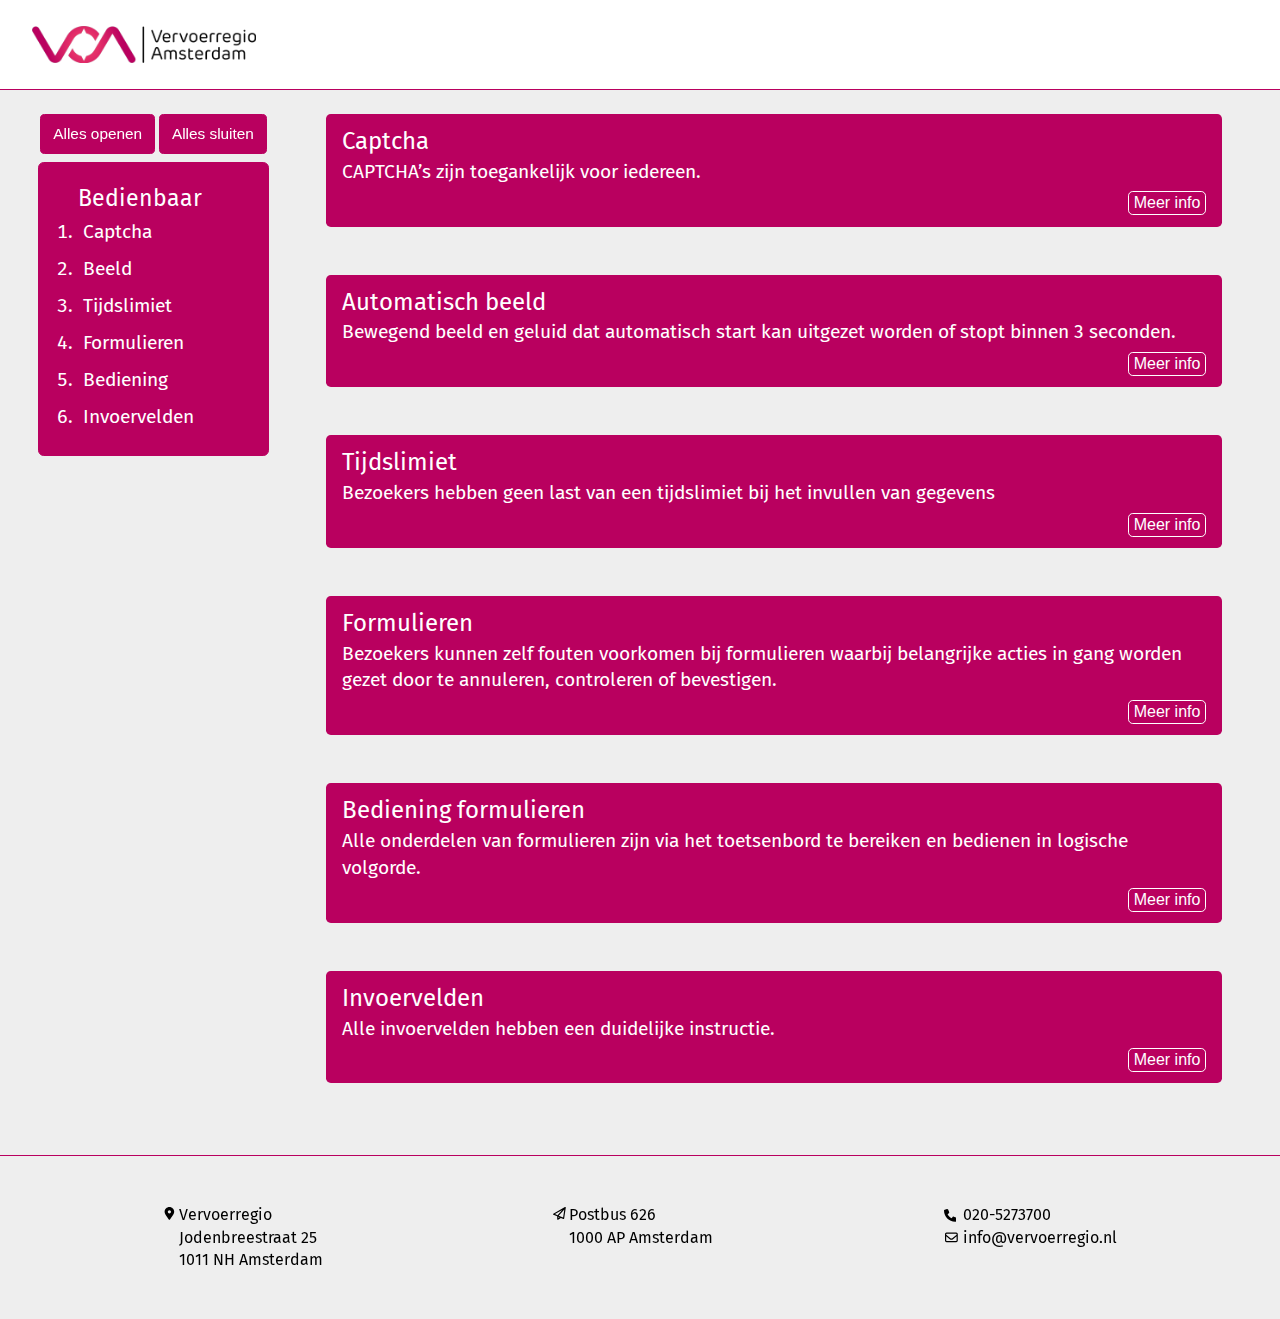
==== commit b238a35a: "Css fix" ====
--- a/bedienbaar.html
+++ b/bedienbaar.html
@@ -13,8 +13,8 @@
 <body>
 	<header>
   <!-- Header met logo -->
-    <a href="/">
-      <img class="logo" src="./assets/logo.png" alt="Logo">
+    <a href="/" title="Ga naar home page">
+      <img class="logo" src="./assets/logo.png" alt="Site logo">
     </a>
   </header>
 
@@ -42,7 +42,7 @@
     <section id="onderdelen" aria-label="Onderdelen">
 
         <div class="card-heading">
-            <span class="anchor" id="captcha"></span>
+            <span class="anchor" id="captcha" aria-hidden="true"></span>
             <article class="captcha">
               <h2>Captcha</h2>
               <p class="ondertitel">CAPTCHA’s zijn toegankelijk voor iedereen.  </p>
@@ -61,7 +61,7 @@
         </div>
 
         <div class="card-heading">
-            <span class="anchor" id="automatisch"></span>
+            <span class="anchor" id="automatisch" aria-hidden="true"></span>
             <article class="automatisch">
               <h2>Automatisch beeld</h2>
               <p class="ondertitel">Bewegend beeld en geluid dat automatisch start kan uitgezet worden of stopt binnen 3 seconden.</p>
@@ -80,7 +80,7 @@
         </div>
 
         <div class="card-heading">
-            <span class="anchor" id="tijdslimiet"></span>
+            <span class="anchor" id="tijdslimiet" aria-hidden="true"></span>
             <article class="tijdslimiet">
               <h2>Tijdslimiet</h2>
               <p class="ondertitel">Bezoekers hebben geen last van een tijdslimiet bij het invullen van gegevens </p>
@@ -99,7 +99,7 @@
         </div>
 
         <div class="card-heading">
-            <span class="anchor" id="formulier"></span>
+            <span class="anchor" id="formulier" aria-hidden="true"></span>
             <article class="formulier">
               <h2>Formulieren</h2>
               <p class="ondertitel">Bezoekers kunnen zelf fouten voorkomen bij formulieren waarbij belangrijke acties in gang worden gezet door te annuleren, controleren of bevestigen.</p>
@@ -118,7 +118,7 @@
         </div>
 
         <div class="card-heading">
-            <span class="anchor" id="bediening"></span>
+            <span class="anchor" id="bediening" aria-hidden="true"></span>
             <article class="bediening">
               <h2>Bediening formulieren</h2>
               <p class="ondertitel">Alle onderdelen van formulieren zijn via het toetsenbord te bereiken en bedienen in logische volgorde.</p>
@@ -137,7 +137,7 @@
         </div>
 
         <div class="card-heading">
-            <span class="anchor" id="invoer"></span>
+            <span class="anchor" id="invoer" aria-hidden="true"></span>
             <article class="invoer">
               <h2>Invoervelden</h2>
               <p class="ondertitel">Alle invoervelden hebben een duidelijke instructie.</p>
--- a/styles/style.css
+++ b/styles/style.css
@@ -7,7 +7,7 @@
 
 html{
   scroll-behavior: smooth;
-  height: 100%;
+  /* height: 100%; */
 }
 
 body{
--- a/styles/desktop.css
+++ b/styles/desktop.css
@@ -9,6 +9,7 @@
         border-bottom: 1px solid #b9005f;
         position: sticky;
         top: 0;
+        /* box-shadow: 0px 10px 0px 10px white; */
     }
 
     header a{
@@ -142,21 +143,23 @@
     .content{
         display: flex;
         flex-direction: column;
-        height: 90vh;
+        height: 100%;
         justify-items: center;
-        overflow: auto;
+        /* overflow: auto; */
     }
 
     .anchor{
         display: block;
-        height: 10vh;
-        margin-top: -10vh;
+        /* height: 15vh;
+        margin-top: -15vh; */
+        height: 8em;
+        margin-top: -8em;
         visibility: hidden;
     }
 
     #onderdelen{
         display: flex;
-        flex-direction: column;
+        flex-direction: column; 
     }
 
     .card-heading{
